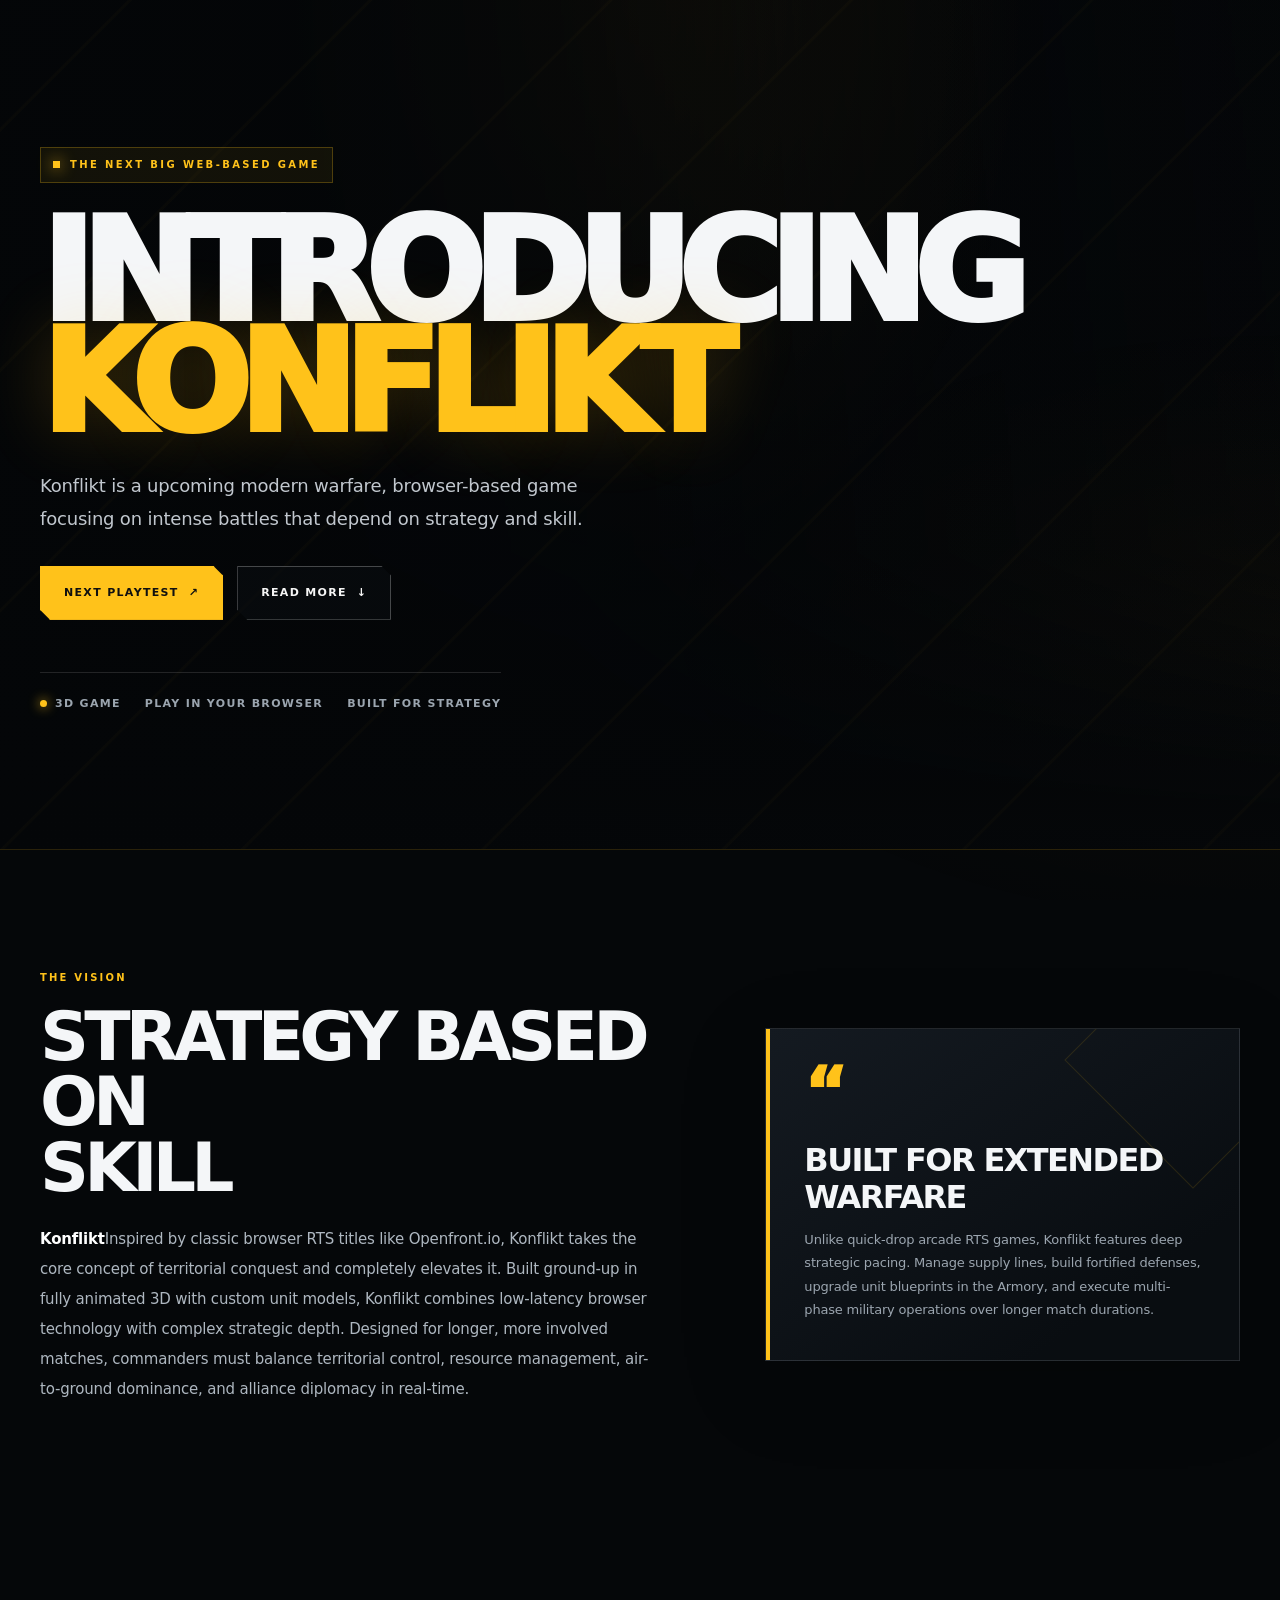
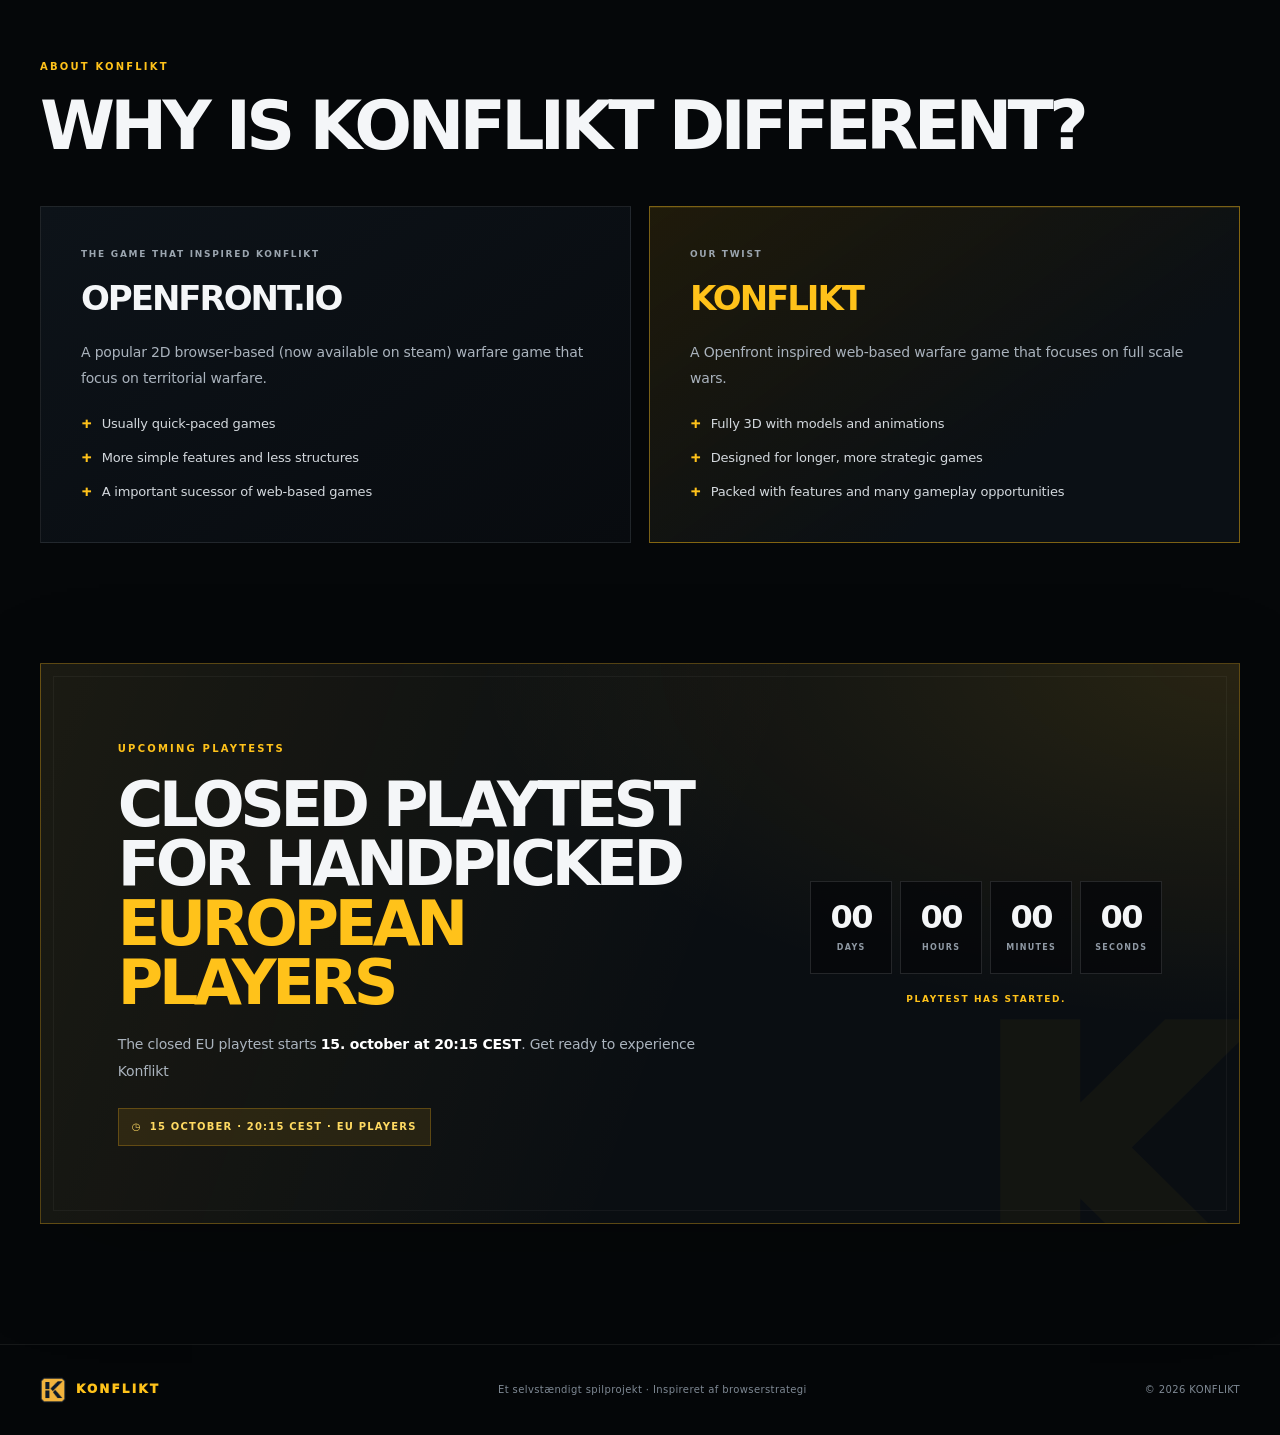
==== index.html @ 3e3c92bf "Revise hero section and update playtest details" ====
<!DOCTYPE html>
<html lang="da">
<head>
<meta charset="utf-8">
<meta name="viewport" content="width=device-width, initial-scale=1">
<meta name="theme-color" content="#080b0f">
<meta name="description" content="KONFLIKT — et moderne, 3D browserbaseret warfare-strategispil. Større slag. Flere muligheder. En ny måde at kæmpe på.">
<title>What is Konflikt?</title>
<style>
:root{--bg:#070a0d;--panel:#0d1218;--panel2:#111821;--gold:#ffb914;--gold2:#ffd15b;--muted:#9aa4af;--line:rgba(255,185,20,.2);--white:#f4f6f8;--max:1180px}
*{box-sizing:border-box}
html{scroll-behavior:smooth;scroll-padding-top:88px}
body{margin:0;background:var(--bg);color:var(--white);font-family:Inter,ui-sans-serif,system-ui,-apple-system,BlinkMacSystemFont,"Segoe UI",sans-serif;line-height:1.6;overflow-x:hidden}
body:before{content:"";position:fixed;inset:0;pointer-events:none;z-index:-1;background:radial-gradient(ellipse at 50% -20%,rgba(255,185,20,.09),transparent 55%),linear-gradient(135deg,transparent 0 48%,rgba(255,255,255,.012) 48% 49%,transparent 49% 100%)}
a{color:inherit;text-decoration:none}
button,a{-webkit-tap-highlight-color:transparent}
.wrap{width:min(var(--max),calc(100% - 44px));margin-inline:auto}
header{height:78px;position:sticky;top:0;z-index:20;background:rgba(7,10,13,.84);backdrop-filter:blur(16px);border-bottom:1px solid rgba(255,255,255,.06)}
.nav{height:100%;display:flex;align-items:center;justify-content:space-between;gap:24px}
.brand{display:flex;align-items:center;gap:12px;font-weight:950;letter-spacing:.12em;font-size:19px}
.brand img{width:39px;height:39px;object-fit:contain}
.brand span{color:var(--gold)}
nav{display:flex;align-items:center;gap:30px;color:#b8c0c9;font-size:13px;font-weight:700}
nav a{transition:color .2s}nav a:hover{color:var(--gold)}
.nav-cta,.btn{display:inline-flex;align-items:center;justify-content:center;gap:10px;padding:12px 18px;border:1px solid var(--gold);font-size:12px;font-weight:900;letter-spacing:.09em;text-transform:uppercase;transition:transform .2s,background .2s,color .2s;clip-path:polygon(0 0,calc(100% - 10px) 0,100% 10px,100% 100%,10px 100%,0 calc(100% - 10px))}
.nav-cta,.btn.primary{background:var(--gold);color:#101010}.nav-cta:hover,.btn:hover{transform:translateY(-2px);background:var(--gold2);color:#080b0f}
.menu-btn{display:none;background:none;color:white;border:1px solid #333;padding:8px 10px;font-size:20px}
.hero{min-height:650px;display:flex;align-items:center;position:relative;isolation:isolate;overflow:hidden;border-bottom:1px solid rgba(255,185,20,.18)}
.hero-art{position:absolute;inset:0;z-index:-2;background-image:linear-gradient(90deg,rgba(5,8,11,.98) 0%,rgba(5,8,11,.86) 42%,rgba(5,8,11,.32) 100%),linear-gradient(0deg,#070a0d 0%,transparent 28%),url('[data-uri]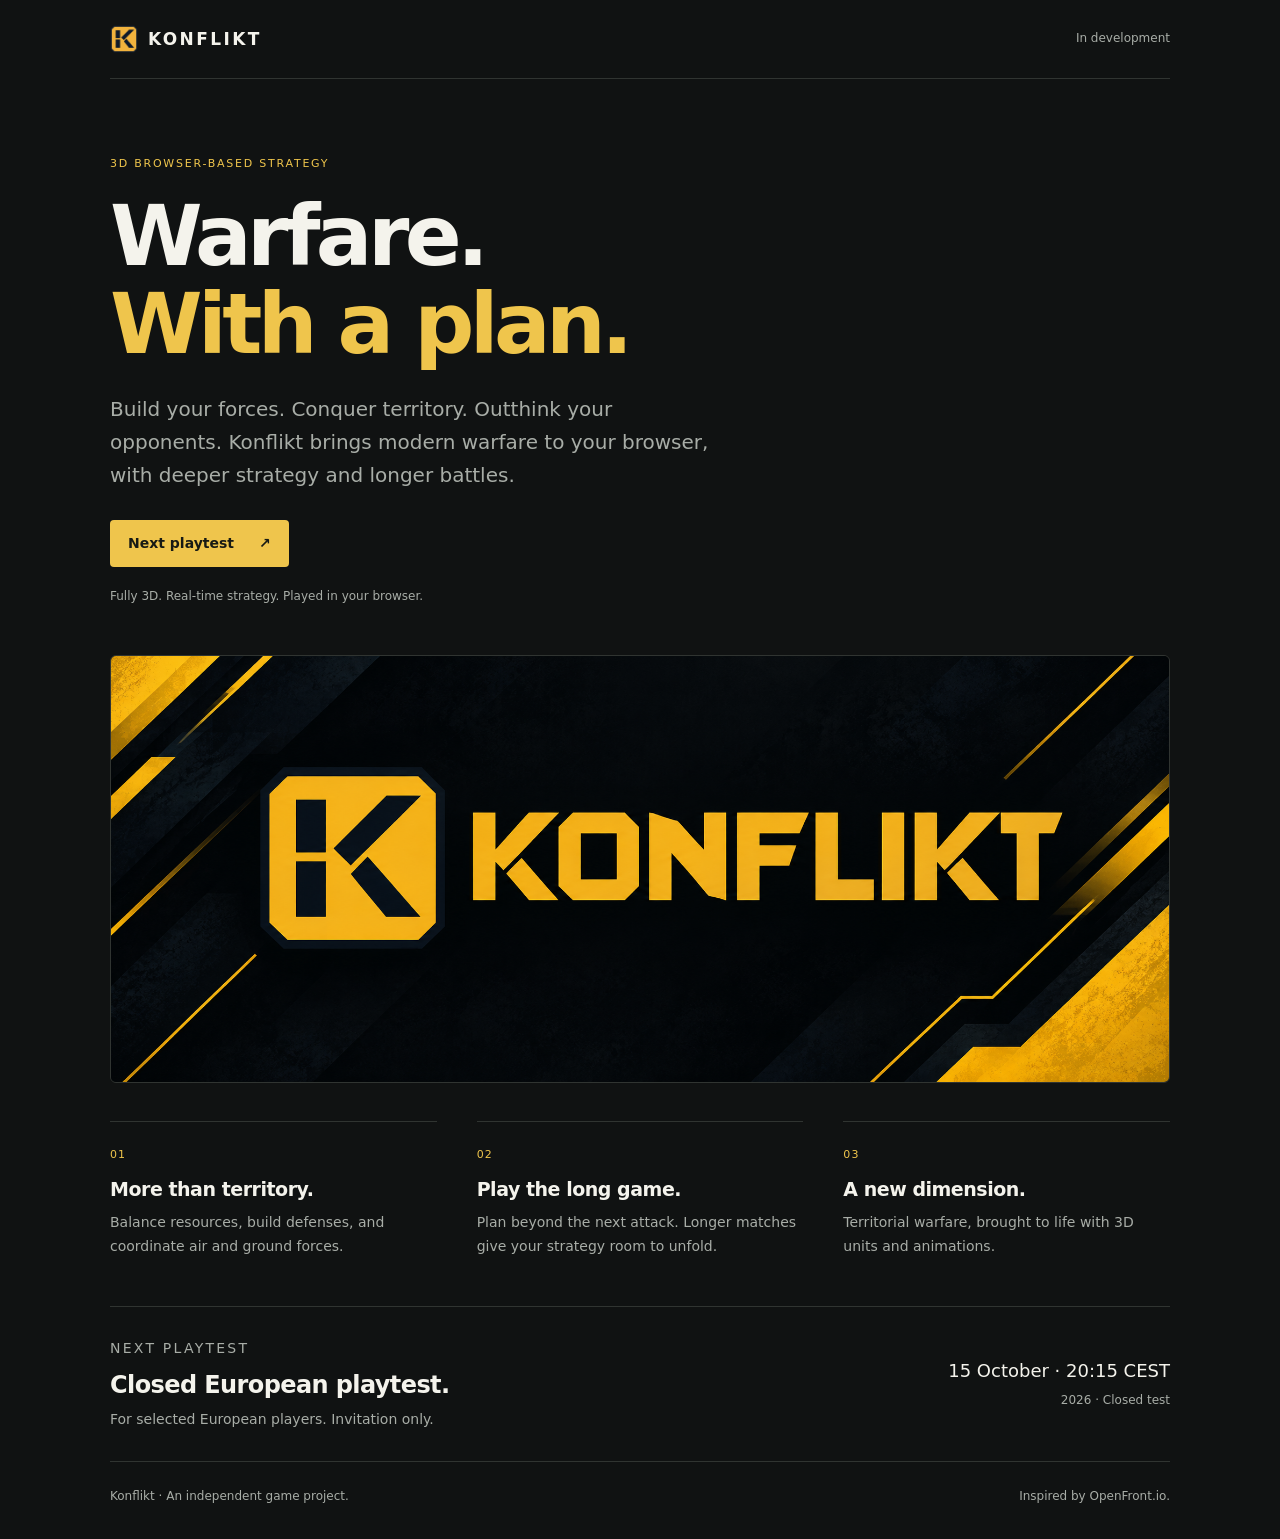
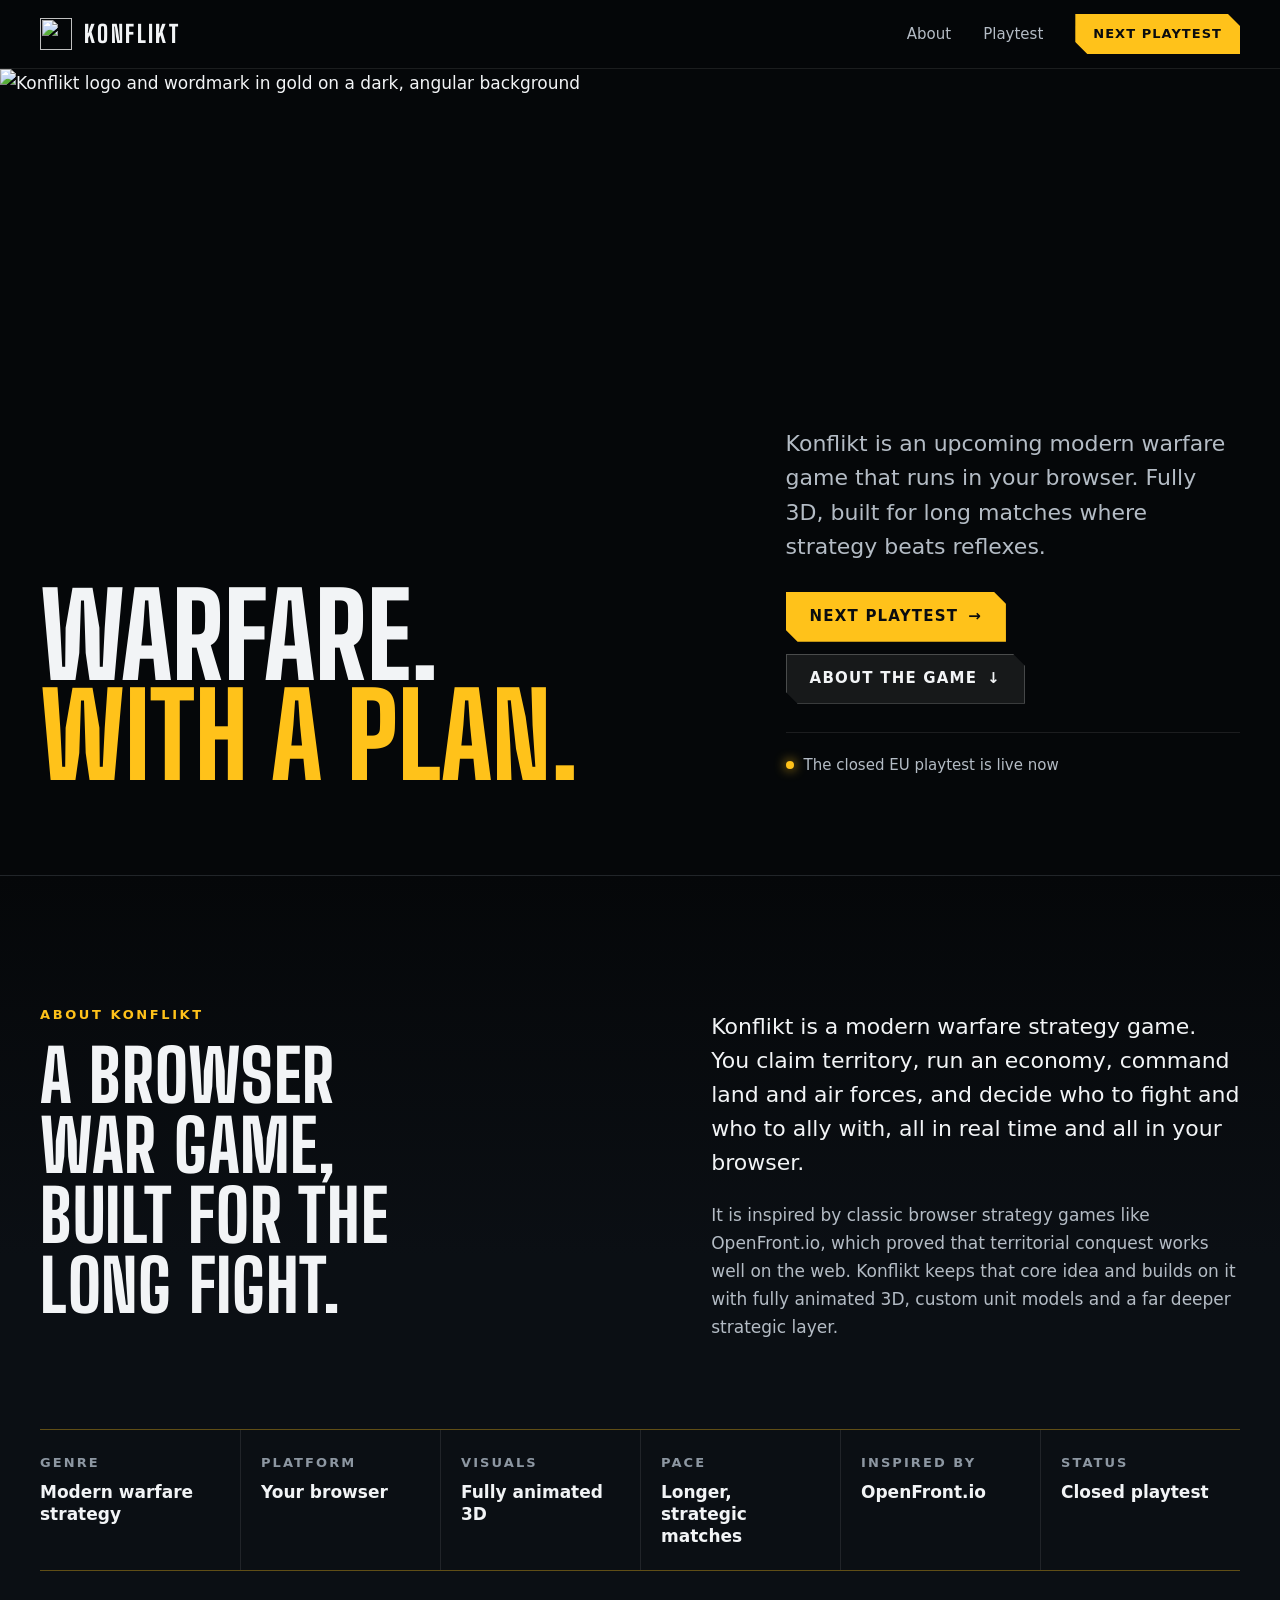
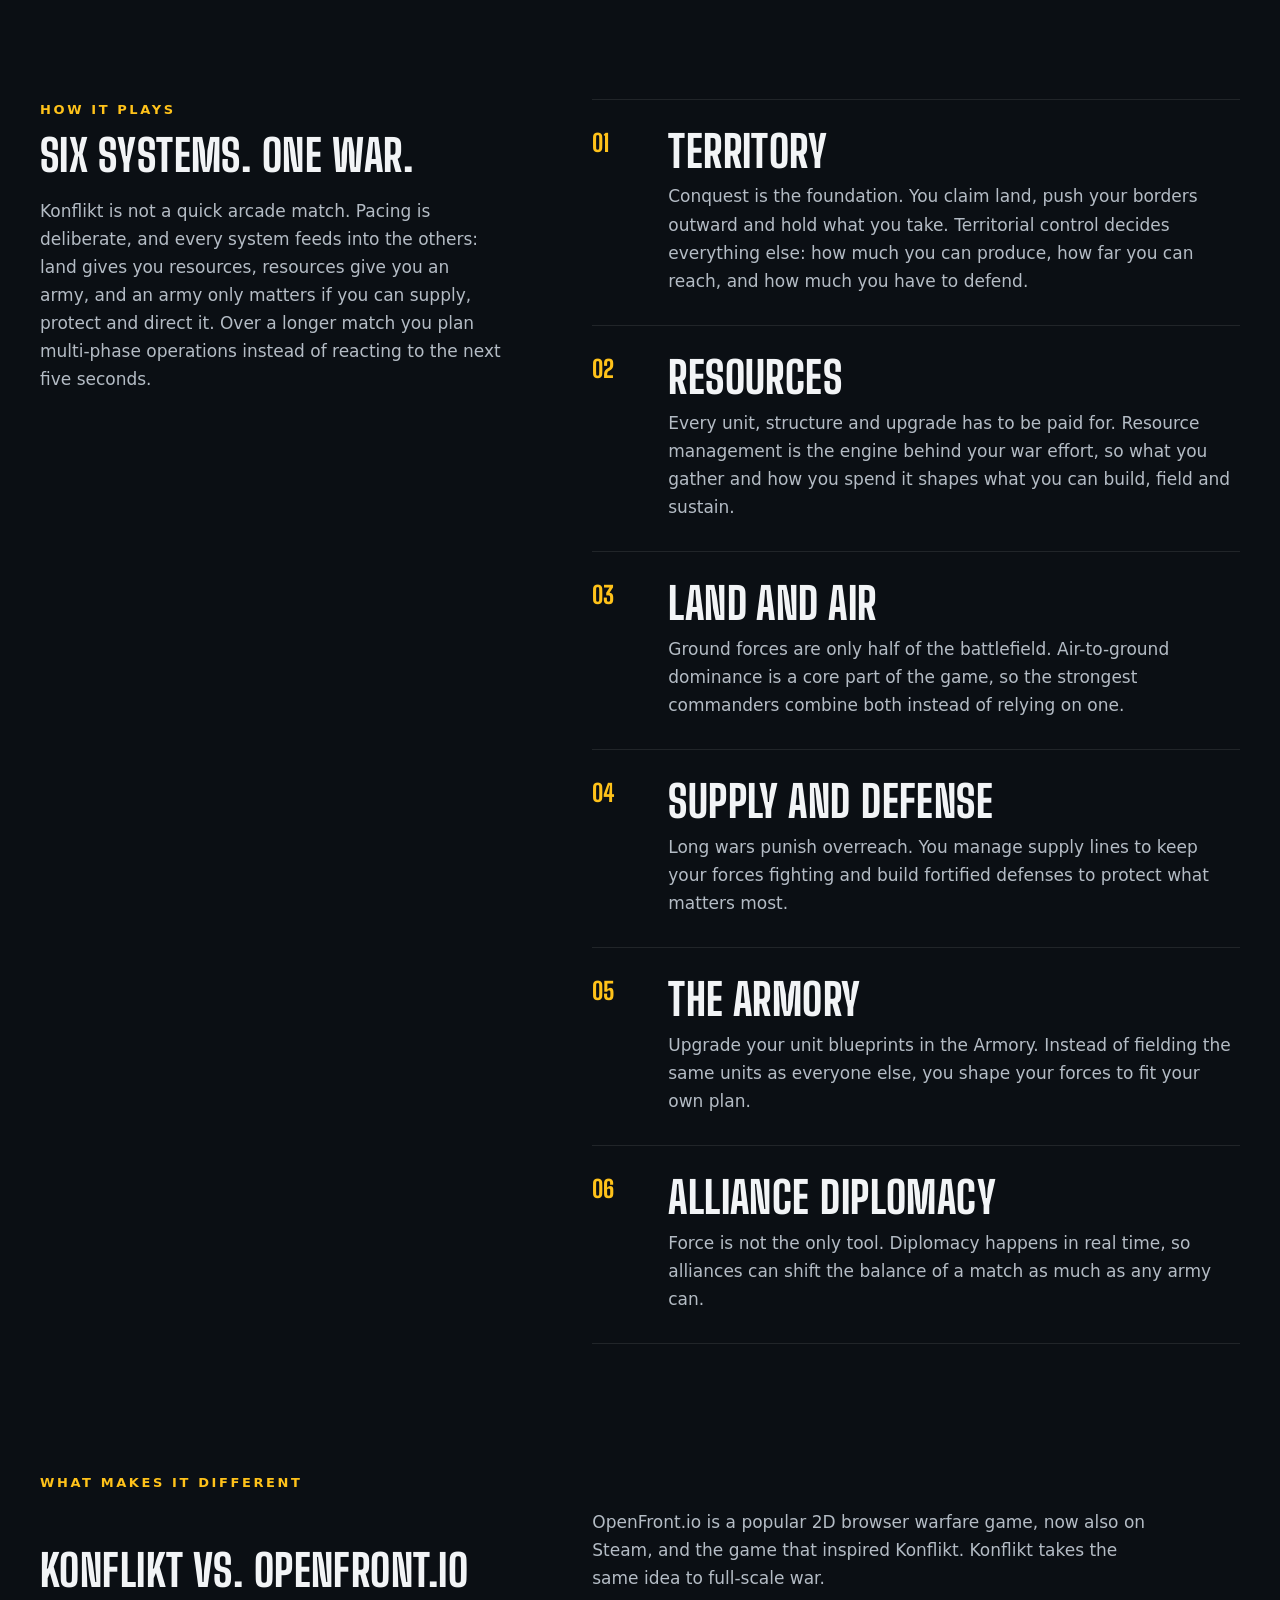
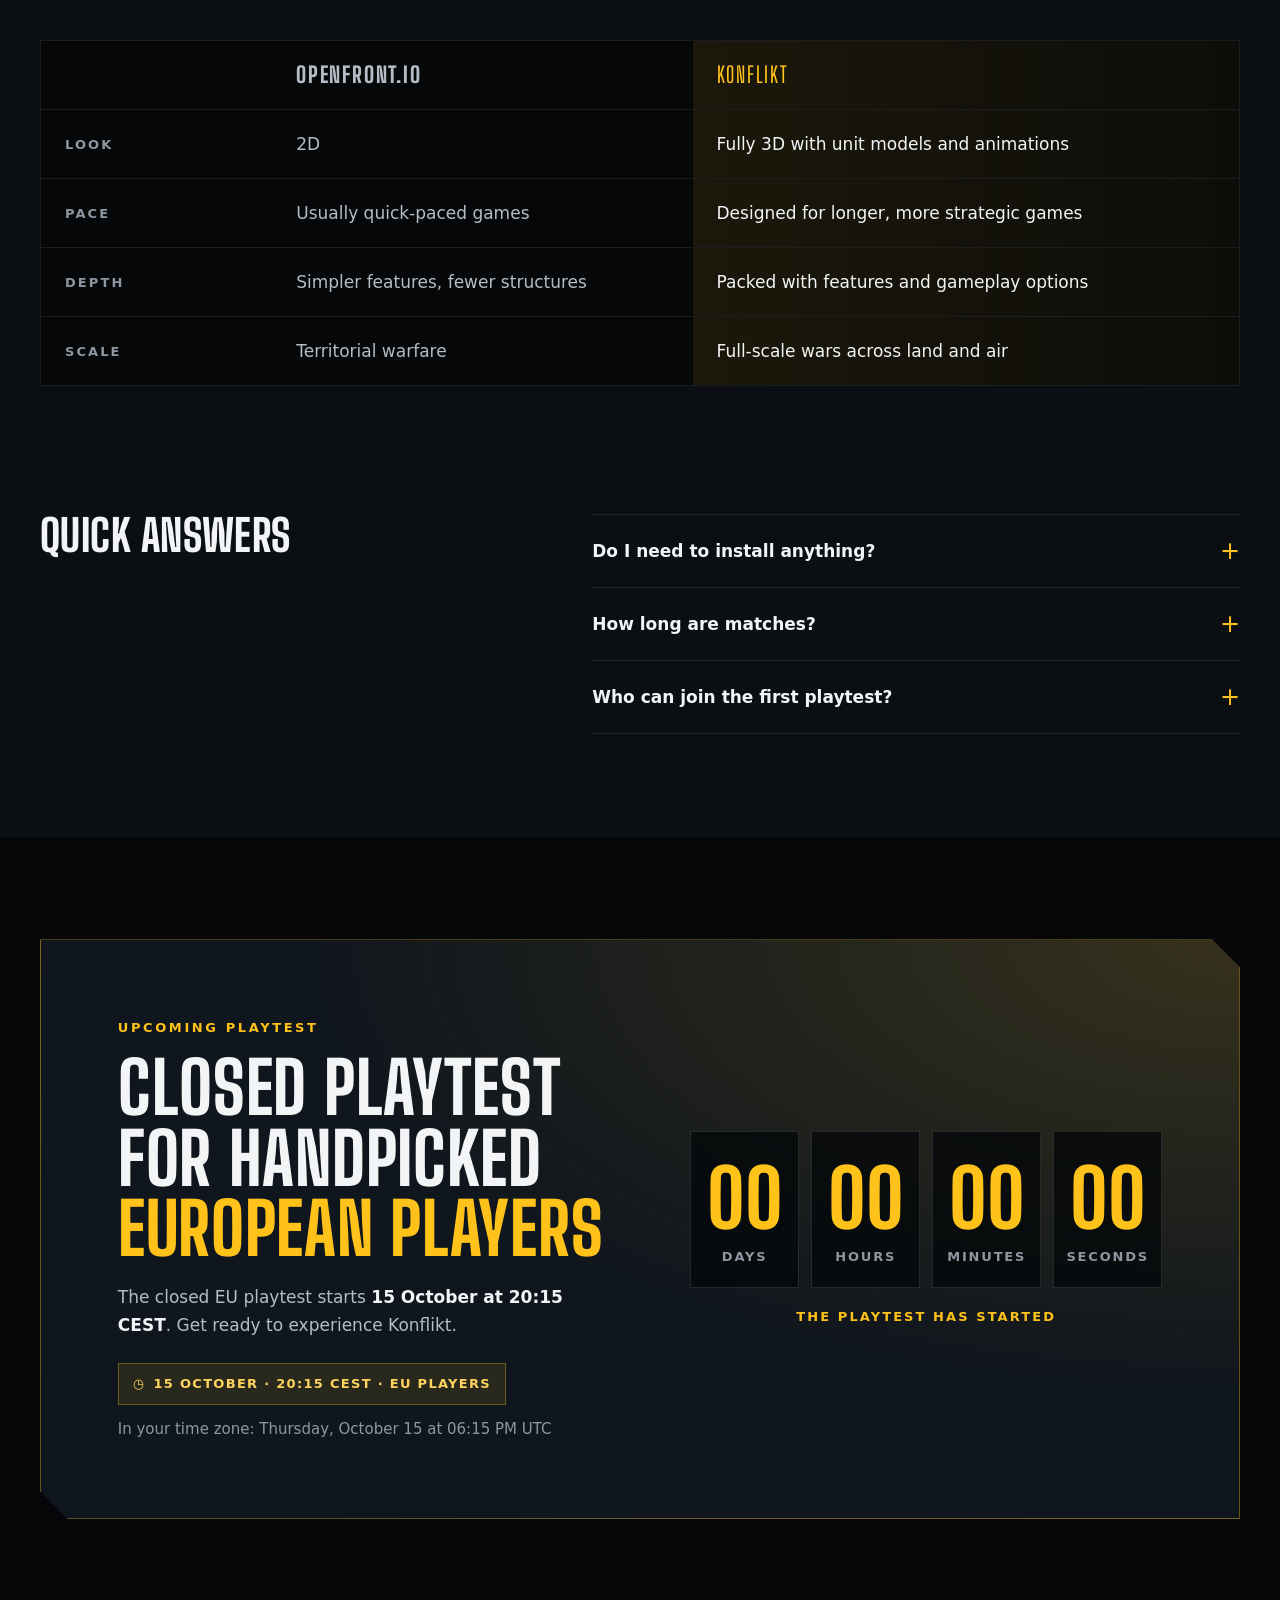
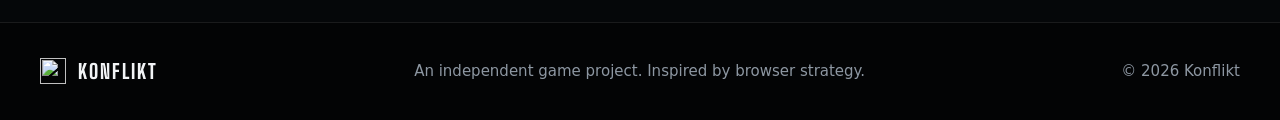
